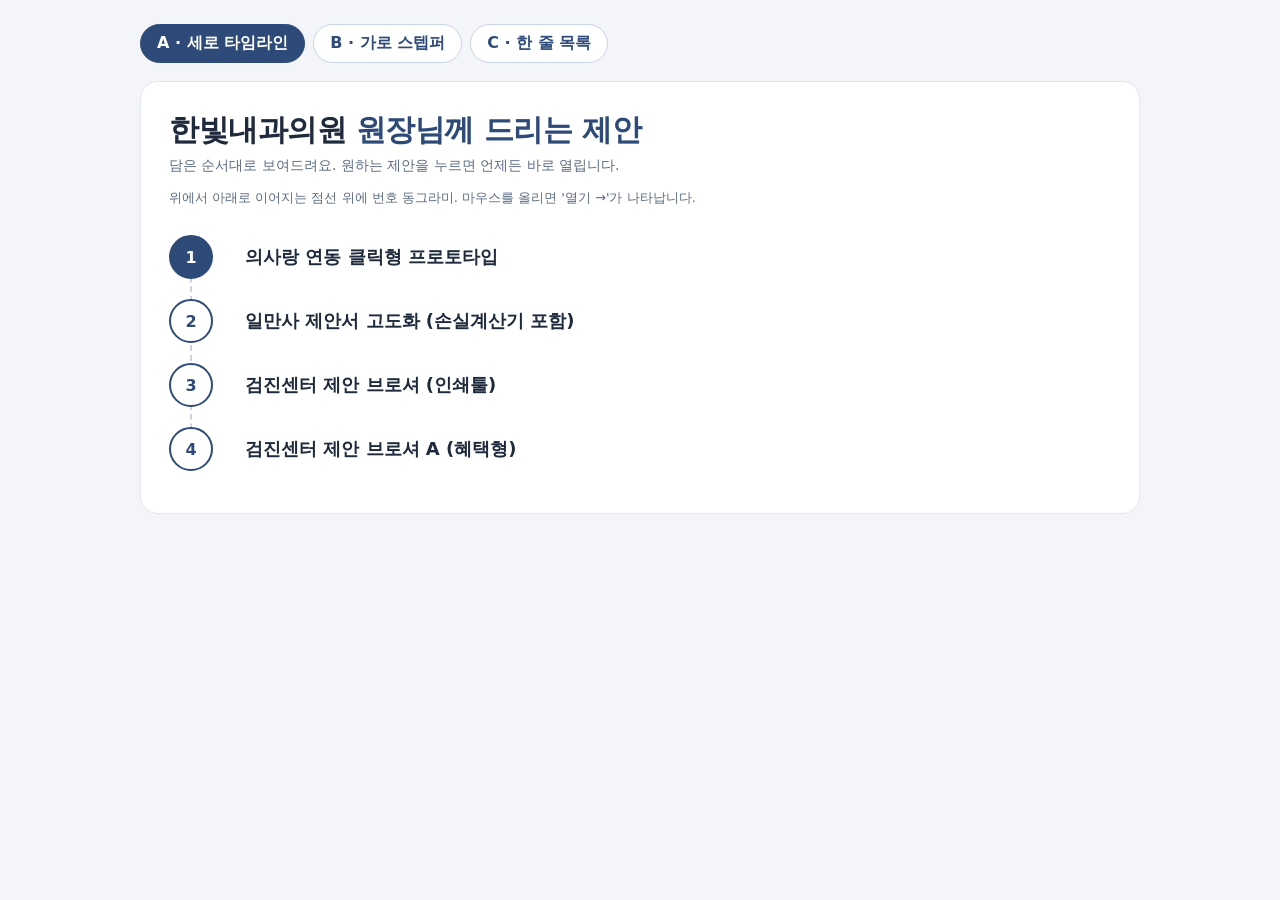
==== docs/clinic-steps-demo.html @ b0726815 "제안서 순서 시안 데모 Co-Authored-By: Claude Opus 5.5 <noreply@anthropic.com> Claude-Session: https://claude." ====
<!doctype html>
<html lang="ko"><head><meta charset="utf-8"><meta name="viewport" content="width=device-width,initial-scale=1">
<title>제안서 순서 시안</title>
<style>
:root{--navy:#2E4A78;--ink:#1F2A3D;--muted:#5B6B82;--line:#E3E7EE;--gold:#8A6A2F}
*{box-sizing:border-box}
body{margin:0;background:#F3F5F9;font-family:'Pretendard','Noto Sans KR',system-ui,sans-serif;color:var(--ink);padding:24px 16px 60px}
.wrap{max-width:1000px;margin:0 auto}
.tabs{display:flex;gap:8px;margin-bottom:18px;flex-wrap:wrap}
.tabs button{border:1px solid #C9D3E3;background:#fff;border-radius:999px;padding:8px 16px;font:inherit;font-weight:700;color:var(--navy);cursor:pointer}
.tabs button.on{background:var(--navy);color:#fff;border-color:var(--navy)}
.page{background:#fff;border-radius:18px;padding:28px 28px 32px;border:1px solid var(--line)}
h1{font-size:30px;margin:0 0 6px;color:var(--navy);letter-spacing:-.5px}
h1 em{font-style:normal;color:var(--ink)}
.hint{font-size:14px;color:var(--muted);margin:0 0 22px}
.v{display:none}.v.on{display:block}
.desc{font-size:13px;color:var(--muted);margin:-8px 0 18px}
/* A 세로 타임라인 */
.tl{list-style:none;margin:0;padding:0;position:relative}
.tl:before{content:"";position:absolute;left:21px;top:22px;bottom:22px;border-left:2px dashed #C9D3E3}
.tl li{position:relative;display:flex;align-items:center;gap:16px;padding:8px 0}
.tl .n{position:relative;z-index:1;width:44px;height:44px;border-radius:50%;background:#fff;border:2px solid var(--navy);color:var(--navy);font-weight:800;display:flex;align-items:center;justify-content:center;flex:none}
.tl .t{flex:1;font-size:18px;font-weight:700;padding:12px 16px;border-radius:12px;cursor:pointer;display:flex;justify-content:space-between;align-items:center;transition:background .15s}
.tl .t:hover{background:#F2F5FA}
.tl .t span{font-size:14px;color:var(--navy);opacity:0;transition:opacity .15s}
.tl .t:hover span{opacity:1}
.tl li:first-child .n{background:var(--navy);color:#fff}
/* B 가로 스텝퍼 */
.st{display:flex;align-items:flex-start;flex-wrap:wrap;row-gap:18px}
.st .s{display:flex;flex-direction:column;align-items:center;gap:10px;width:170px;cursor:pointer;text-align:center}
.st .c{width:52px;height:52px;border-radius:50%;background:#fff;border:2px solid var(--navy);color:var(--navy);font-weight:800;font-size:17px;display:flex;align-items:center;justify-content:center;transition:transform .15s,background .15s}
.st .s:hover .c{background:var(--navy);color:#fff;transform:translateY(-3px)}
.st .s:first-child .c{background:var(--navy);color:#fff}
.st .lb{font-size:15px;font-weight:700;line-height:1.35}
.st .ar{flex:none;width:40px;margin-top:25px;border-top:2px dashed #C9D3E3}
/* C 한 줄 목록 */
.ls{border:1px solid var(--line);border-radius:14px;overflow:hidden}
.ls .r{display:flex;align-items:center;gap:16px;padding:16px 20px;cursor:pointer;transition:background .15s}
.ls .r+.r{border-top:1px solid var(--line)}
.ls .r:hover{background:#F7F9FC}
.ls .no{font-size:20px;font-weight:800;color:var(--gold);width:34px}
.ls .tt{flex:1;font-size:18px;font-weight:700}
.ls .go{font-size:14px;font-weight:700;color:var(--navy)}
.ls .r:first-child{background:#F4F7FC}
.ls .r:first-child .tt:after{content:"여기서 시작";margin-left:10px;font-size:12px;font-weight:700;color:#fff;background:var(--navy);padding:3px 8px;border-radius:999px;vertical-align:3px}
</style></head><body><div class="wrap">
<div class="tabs"><button class="on" data-v="A">A · 세로 타임라인</button><button data-v="B">B · 가로 스텝퍼</button><button data-v="C">C · 한 줄 목록</button></div>
<div class="page">
<h1><em>한빛내과의원</em> 원장님께 드리는 제안</h1>
<p class="hint">담은 순서대로 보여드려요. 원하는 제안을 누르면 언제든 바로 열립니다.</p>

<div class="v on" id="A"><p class="desc">위에서 아래로 이어지는 점선 위에 번호 동그라미. 마우스를 올리면 '열기 →'가 나타납니다.</p>
<ol class="tl"><li><span class="n">1</span><div class="t">의사랑 연동 클릭형 프로토타입<span>열기 →</span></div></li><li><span class="n">2</span><div class="t">일만사 제안서 고도화 (손실계산기 포함)<span>열기 →</span></div></li><li><span class="n">3</span><div class="t">검진센터 제안 브로셔 (인쇄툴)<span>열기 →</span></div></li><li><span class="n">4</span><div class="t">검진센터 제안 브로셔 A (혜택형)<span>열기 →</span></div></li></ol></div>

<div class="v" id="B"><p class="desc">1 ─ 2 ─ 3 ─ 4 가로로 흐르는 단계. 동그라미를 누르면 열립니다. 5개를 넘으면 다음 줄로 넘어갑니다.</p>
<div class="st"><div class="s"><span class="c">1</span><span class="lb">의사랑 연동<br>클릭형 프로토타입</span></div><span class="ar"></span><div class="s"><span class="c">2</span><span class="lb">일만사 제안서 고도화<br>(손실계산기)</span></div><span class="ar"></span><div class="s"><span class="c">3</span><span class="lb">검진센터 제안 브로셔<br>(인쇄툴)</span></div><span class="ar"></span><div class="s"><span class="c">4</span><span class="lb">검진센터 브로셔 A<br>(혜택형)</span></div></div></div>

<div class="v" id="C"><p class="desc">번호 + 제목만 있는 깔끔한 목록. 첫 번째 줄에 '여기서 시작' 표시.</p>
<div class="ls"><div class="r"><span class="no">01</span><span class="tt">의사랑 연동 클릭형 프로토타입</span><span class="go">열기 →</span></div><div class="r"><span class="no">02</span><span class="tt">일만사 제안서 고도화 (손실계산기 포함)</span><span class="go">열기 →</span></div><div class="r"><span class="no">03</span><span class="tt">검진센터 제안 브로셔 (인쇄툴)</span><span class="go">열기 →</span></div><div class="r"><span class="no">04</span><span class="tt">검진센터 제안 브로셔 A (혜택형)</span><span class="go">열기 →</span></div></div></div>
</div></div>
<script>
document.querySelectorAll('.tabs button').forEach(function(b){b.onclick=function(){document.querySelectorAll('.tabs button').forEach(function(x){x.classList.toggle('on',x===b)});document.querySelectorAll('.v').forEach(function(v){v.classList.toggle('on',v.id===b.dataset.v)})}});
</script></body></html>
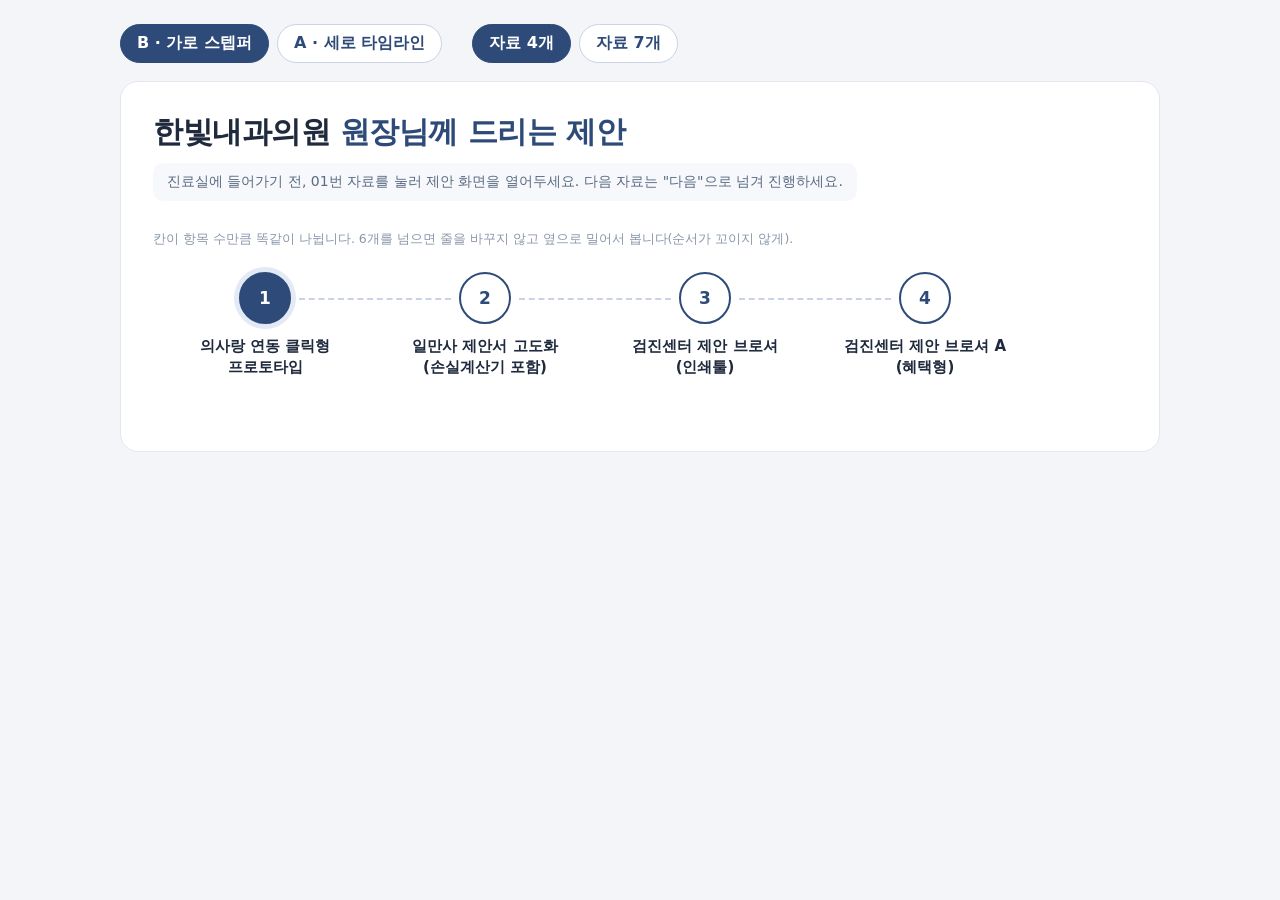
==== commit 835f6146: "제안서 순서 시안 v2 Co-Authored-By: Claude Opus 5.5 <noreply@anthropic.com> Claude-Session: https://claude." ====
--- a/docs/clinic-steps-demo.html
+++ b/docs/clinic-steps-demo.html
@@ -1,63 +1,59 @@
 <!doctype html>
 <html lang="ko"><head><meta charset="utf-8"><meta name="viewport" content="width=device-width,initial-scale=1">
-<title>제안서 순서 시안</title>
+<title>제안서 순서 시안 v2</title>
 <style>
-:root{--navy:#2E4A78;--ink:#1F2A3D;--muted:#5B6B82;--line:#E3E7EE;--gold:#8A6A2F}
+:root{--navy:#2E4A78;--ink:#1F2A3D;--muted:#5B6B82;--line:#E3E7EE}
 *{box-sizing:border-box}
 body{margin:0;background:#F3F5F9;font-family:'Pretendard','Noto Sans KR',system-ui,sans-serif;color:var(--ink);padding:24px 16px 60px}
-.wrap{max-width:1000px;margin:0 auto}
-.tabs{display:flex;gap:8px;margin-bottom:18px;flex-wrap:wrap}
-.tabs button{border:1px solid #C9D3E3;background:#fff;border-radius:999px;padding:8px 16px;font:inherit;font-weight:700;color:var(--navy);cursor:pointer}
-.tabs button.on{background:var(--navy);color:#fff;border-color:var(--navy)}
-.page{background:#fff;border-radius:18px;padding:28px 28px 32px;border:1px solid var(--line)}
-h1{font-size:30px;margin:0 0 6px;color:var(--navy);letter-spacing:-.5px}
+.wrap{max-width:1040px;margin:0 auto}
+.bar{display:flex;gap:8px;margin-bottom:18px;flex-wrap:wrap;align-items:center}
+.bar button{border:1px solid #C9D3E3;background:#fff;border-radius:999px;padding:8px 16px;font:inherit;font-weight:700;color:var(--navy);cursor:pointer}
+.bar button.on{background:var(--navy);color:#fff;border-color:var(--navy)}
+.bar .sp{width:14px}
+.page{background:#fff;border-radius:18px;padding:30px 32px 36px;border:1px solid var(--line)}
+h1{font-size:30px;margin:0 0 10px;color:var(--navy);letter-spacing:-.5px}
 h1 em{font-style:normal;color:var(--ink)}
-.hint{font-size:14px;color:var(--muted);margin:0 0 22px}
+.hint{font-size:14px;color:var(--muted);margin:0 0 30px;padding:10px 14px;background:#F6F8FB;border-radius:10px;display:inline-block}
 .v{display:none}.v.on{display:block}
-.desc{font-size:13px;color:var(--muted);margin:-8px 0 18px}
-/* A 세로 타임라인 */
-.tl{list-style:none;margin:0;padding:0;position:relative}
-.tl:before{content:"";position:absolute;left:21px;top:22px;bottom:22px;border-left:2px dashed #C9D3E3}
-.tl li{position:relative;display:flex;align-items:center;gap:16px;padding:8px 0}
-.tl .n{position:relative;z-index:1;width:44px;height:44px;border-radius:50%;background:#fff;border:2px solid var(--navy);color:var(--navy);font-weight:800;display:flex;align-items:center;justify-content:center;flex:none}
-.tl .t{flex:1;font-size:18px;font-weight:700;padding:12px 16px;border-radius:12px;cursor:pointer;display:flex;justify-content:space-between;align-items:center;transition:background .15s}
-.tl .t:hover{background:#F2F5FA}
-.tl .t span{font-size:14px;color:var(--navy);opacity:0;transition:opacity .15s}
-.tl .t:hover span{opacity:1}
-.tl li:first-child .n{background:var(--navy);color:#fff}
-/* B 가로 스텝퍼 */
-.st{display:flex;align-items:flex-start;flex-wrap:wrap;row-gap:18px}
-.st .s{display:flex;flex-direction:column;align-items:center;gap:10px;width:170px;cursor:pointer;text-align:center}
-.st .c{width:52px;height:52px;border-radius:50%;background:#fff;border:2px solid var(--navy);color:var(--navy);font-weight:800;font-size:17px;display:flex;align-items:center;justify-content:center;transition:transform .15s,background .15s}
+.desc{font-size:12.5px;color:#8A97AB;margin:0 0 18px}
+
+/* B 가로 스텝퍼: 항목 수에 맞춰 칸이 똑같이 나뉘고, 많으면 옆으로 넘겨 보기 */
+.st{display:flex;overflow-x:auto;padding:6px 2px 14px;scroll-snap-type:x mandatory}
+.st .s{flex:1 0 160px;max-width:220px;display:flex;flex-direction:column;align-items:center;gap:12px;cursor:pointer;text-align:center;position:relative;scroll-snap-align:start;padding:0 6px}
+.st .s:not(:last-child):after{content:"";position:absolute;top:26px;left:calc(50% + 34px);right:calc(-50% + 34px);border-top:2px dashed #C9D3E3}
+.st .c{width:52px;height:52px;border-radius:50%;background:#fff;border:2px solid var(--navy);color:var(--navy);font-weight:800;font-size:17px;display:flex;align-items:center;justify-content:center;transition:transform .15s,background .15s,color .15s;flex:none}
 .st .s:hover .c{background:var(--navy);color:#fff;transform:translateY(-3px)}
-.st .s:first-child .c{background:var(--navy);color:#fff}
-.st .lb{font-size:15px;font-weight:700;line-height:1.35}
-.st .ar{flex:none;width:40px;margin-top:25px;border-top:2px dashed #C9D3E3}
-/* C 한 줄 목록 */
-.ls{border:1px solid var(--line);border-radius:14px;overflow:hidden}
-.ls .r{display:flex;align-items:center;gap:16px;padding:16px 20px;cursor:pointer;transition:background .15s}
-.ls .r+.r{border-top:1px solid var(--line)}
-.ls .r:hover{background:#F7F9FC}
-.ls .no{font-size:20px;font-weight:800;color:var(--gold);width:34px}
-.ls .tt{flex:1;font-size:18px;font-weight:700}
-.ls .go{font-size:14px;font-weight:700;color:var(--navy)}
-.ls .r:first-child{background:#F4F7FC}
-.ls .r:first-child .tt:after{content:"여기서 시작";margin-left:10px;font-size:12px;font-weight:700;color:#fff;background:var(--navy);padding:3px 8px;border-radius:999px;vertical-align:3px}
+.st .s:first-child .c{background:var(--navy);color:#fff;box-shadow:0 0 0 5px #E3EAF5}
+.st .lb{font-size:15px;font-weight:700;line-height:1.4;word-break:keep-all}
+.st .go{font-size:12.5px;font-weight:700;color:var(--navy);opacity:0;transition:opacity .15s;margin-top:-6px}
+.st .s:hover .go{opacity:1}
+
+/* A 세로 타임라인 v2: 번호·제목·열기 가 한 줄 기준선에 정렬 */
+.tl{list-style:none;margin:0;padding:0;max-width:760px}
+.tl li{display:grid;grid-template-columns:52px 1fr auto;align-items:center;column-gap:18px;position:relative;cursor:pointer}
+.tl li:not(:last-child):before{content:"";position:absolute;left:25px;top:50%;height:100%;border-left:2px dashed #C9D3E3}
+.tl .n{position:relative;z-index:1;width:52px;height:52px;border-radius:50%;background:#fff;border:2px solid var(--navy);color:var(--navy);font-weight:800;font-size:17px;display:flex;align-items:center;justify-content:center}
+.tl li:first-child .n{background:var(--navy);color:#fff;box-shadow:0 0 0 5px #E3EAF5}
+.tl .t{font-size:18px;font-weight:700;padding:16px 0;border-bottom:1px solid var(--line)}
+.tl li:last-child .t{border-bottom:0}
+.tl .go{font-size:14px;font-weight:700;color:var(--navy);opacity:0;transition:opacity .15s;padding-right:6px}
+.tl li:hover .go{opacity:1}
+.tl li:hover .n{background:var(--navy);color:#fff}
 </style></head><body><div class="wrap">
-<div class="tabs"><button class="on" data-v="A">A · 세로 타임라인</button><button data-v="B">B · 가로 스텝퍼</button><button data-v="C">C · 한 줄 목록</button></div>
+<div class="bar"><button class="on" data-v="B">B · 가로 스텝퍼</button><button data-v="A">A · 세로 타임라인</button><span class="sp"></span><button class="on" data-n="4">자료 4개</button><button data-n="7">자료 7개</button></div>
 <div class="page">
 <h1><em>한빛내과의원</em> 원장님께 드리는 제안</h1>
-<p class="hint">담은 순서대로 보여드려요. 원하는 제안을 누르면 언제든 바로 열립니다.</p>
-
-<div class="v on" id="A"><p class="desc">위에서 아래로 이어지는 점선 위에 번호 동그라미. 마우스를 올리면 '열기 →'가 나타납니다.</p>
-<ol class="tl"><li><span class="n">1</span><div class="t">의사랑 연동 클릭형 프로토타입<span>열기 →</span></div></li><li><span class="n">2</span><div class="t">일만사 제안서 고도화 (손실계산기 포함)<span>열기 →</span></div></li><li><span class="n">3</span><div class="t">검진센터 제안 브로셔 (인쇄툴)<span>열기 →</span></div></li><li><span class="n">4</span><div class="t">검진센터 제안 브로셔 A (혜택형)<span>열기 →</span></div></li></ol></div>
-
-<div class="v" id="B"><p class="desc">1 ─ 2 ─ 3 ─ 4 가로로 흐르는 단계. 동그라미를 누르면 열립니다. 5개를 넘으면 다음 줄로 넘어갑니다.</p>
-<div class="st"><div class="s"><span class="c">1</span><span class="lb">의사랑 연동<br>클릭형 프로토타입</span></div><span class="ar"></span><div class="s"><span class="c">2</span><span class="lb">일만사 제안서 고도화<br>(손실계산기)</span></div><span class="ar"></span><div class="s"><span class="c">3</span><span class="lb">검진센터 제안 브로셔<br>(인쇄툴)</span></div><span class="ar"></span><div class="s"><span class="c">4</span><span class="lb">검진센터 브로셔 A<br>(혜택형)</span></div></div></div>
-
-<div class="v" id="C"><p class="desc">번호 + 제목만 있는 깔끔한 목록. 첫 번째 줄에 '여기서 시작' 표시.</p>
-<div class="ls"><div class="r"><span class="no">01</span><span class="tt">의사랑 연동 클릭형 프로토타입</span><span class="go">열기 →</span></div><div class="r"><span class="no">02</span><span class="tt">일만사 제안서 고도화 (손실계산기 포함)</span><span class="go">열기 →</span></div><div class="r"><span class="no">03</span><span class="tt">검진센터 제안 브로셔 (인쇄툴)</span><span class="go">열기 →</span></div><div class="r"><span class="no">04</span><span class="tt">검진센터 제안 브로셔 A (혜택형)</span><span class="go">열기 →</span></div></div></div>
+<div class="hint">진료실에 들어가기 전, 01번 자료를 눌러 제안 화면을 열어두세요. 다음 자료는 "다음"으로 넘겨 진행하세요.</div>
+<div class="v on" id="B"><p class="desc">칸이 항목 수만큼 똑같이 나뉩니다. 6개를 넘으면 줄을 바꾸지 않고 옆으로 밀어서 봅니다(순서가 꼬이지 않게).</p><div class="st" id="stB"></div></div>
+<div class="v" id="A"><p class="desc">번호 · 제목 · 열기가 한 기준선에 맞춰 정렬. 마우스를 올리면 번호가 채워지고 '열기 →'가 나타납니다.</p><ol class="tl" id="tlA"></ol></div>
 </div></div>
 <script>
-document.querySelectorAll('.tabs button').forEach(function(b){b.onclick=function(){document.querySelectorAll('.tabs button').forEach(function(x){x.classList.toggle('on',x===b)});document.querySelectorAll('.v').forEach(function(v){v.classList.toggle('on',v.id===b.dataset.v)})}});
+var all=['의사랑 연동 클릭형 프로토타입','일만사 제안서 고도화 (손실계산기 포함)','검진센터 제안 브로셔 (인쇄툴)','검진센터 제안 브로셔 A (혜택형)','검진센터 제안 브로셔 B (비대면관리형)','일만사 수익 시뮬레이터','일만사 등록 이지플래너'];
+var n=4;
+function draw(){var L=all.slice(0,n);
+document.getElementById('stB').innerHTML=L.map(function(t,i){return '<div class="s"><span class="c">'+(i+1)+'</span><span class="lb">'+t+'</span><span class="go">열기 →</span></div>'}).join('');
+document.getElementById('tlA').innerHTML=L.map(function(t,i){return '<li><span class="n">'+(i+1)+'</span><span class="t">'+t+'</span><span class="go">열기 →</span></li>'}).join('');}
+document.querySelectorAll('[data-v]').forEach(function(b){b.onclick=function(){document.querySelectorAll('[data-v]').forEach(function(x){x.classList.toggle('on',x===b)});document.querySelectorAll('.v').forEach(function(v){v.classList.toggle('on',v.id===b.dataset.v)})}});
+document.querySelectorAll('[data-n]').forEach(function(b){b.onclick=function(){document.querySelectorAll('[data-n]').forEach(function(x){x.classList.toggle('on',x===b)});n=+b.dataset.n;draw()}});
+draw();
 </script></body></html>
